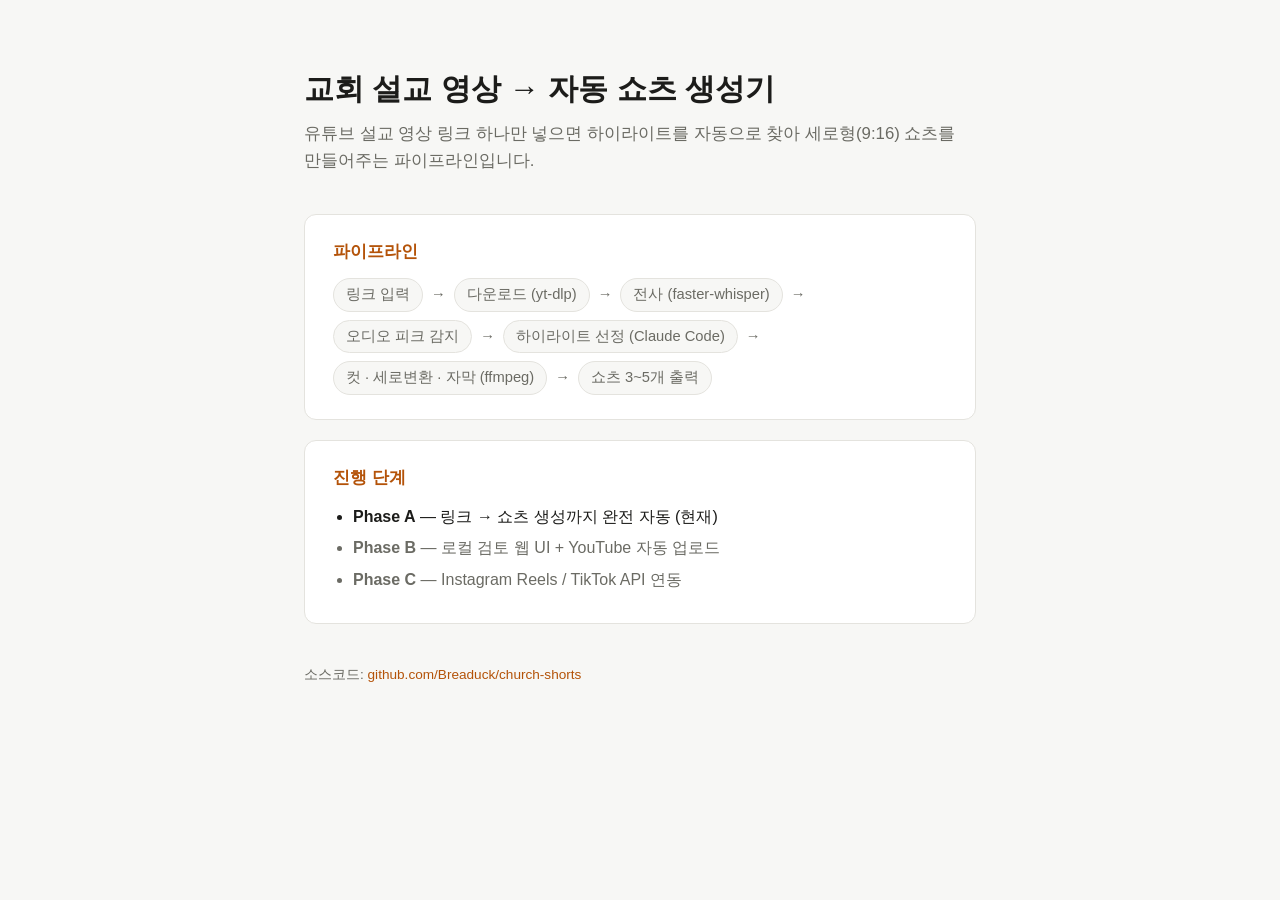
==== index.html @ 3bb25d6b "Add landing page for Cloudflare Pages deployment Co-Authored-By: Claude Sonnet 5 <noreply@anthropic." ====
<!doctype html>
<html lang="ko">
<head>
<meta charset="utf-8" />
<meta name="viewport" content="width=device-width, initial-scale=1" />
<title>교회 설교 영상 → 자동 쇼츠 생성기</title>
<style>
  :root {
    --bg: #f7f7f5;
    --fg: #1c1c1a;
    --muted: #6b6b64;
    --card: #ffffff;
    --border: #e4e3de;
    --accent: #b45309;
  }
  @media (prefers-color-scheme: dark) {
    :root {
      --bg: #171715;
      --fg: #ececea;
      --muted: #9a9a92;
      --card: #201f1d;
      --border: #34332f;
      --accent: #f2a65a;
    }
  }
  :root[data-theme="dark"] {
    --bg: #171715;
    --fg: #ececea;
    --muted: #9a9a92;
    --card: #201f1d;
    --border: #34332f;
    --accent: #f2a65a;
  }
  :root[data-theme="light"] {
    --bg: #f7f7f5;
    --fg: #1c1c1a;
    --muted: #6b6b64;
    --card: #ffffff;
    --border: #e4e3de;
    --accent: #b45309;
  }
  * { box-sizing: border-box; }
  body {
    margin: 0;
    background: var(--bg);
    color: var(--fg);
    font-family: -apple-system, BlinkMacSystemFont, "Segoe UI", "Malgun Gothic", sans-serif;
    line-height: 1.6;
  }
  .wrap {
    max-width: 720px;
    margin: 0 auto;
    padding: 64px 24px 96px;
  }
  h1 {
    font-size: 1.9rem;
    margin: 0 0 8px;
  }
  .subtitle {
    color: var(--muted);
    font-size: 1.05rem;
    margin: 0 0 40px;
  }
  .card {
    background: var(--card);
    border: 1px solid var(--border);
    border-radius: 12px;
    padding: 24px 28px;
    margin-bottom: 20px;
  }
  .card h2 {
    font-size: 1.05rem;
    margin: 0 0 12px;
    color: var(--accent);
  }
  .pipeline {
    display: flex;
    flex-wrap: wrap;
    gap: 8px;
    align-items: center;
    font-size: 0.92rem;
    color: var(--muted);
  }
  .pipeline span.step {
    background: var(--bg);
    border: 1px solid var(--border);
    border-radius: 999px;
    padding: 4px 12px;
    white-space: nowrap;
  }
  .pipeline span.arrow {
    color: var(--muted);
  }
  ul { margin: 0; padding-left: 20px; }
  li { margin-bottom: 6px; }
  .phase-done { color: var(--fg); }
  .phase-pending { color: var(--muted); }
  a { color: var(--accent); text-decoration: none; }
  a:hover { text-decoration: underline; }
  footer {
    margin-top: 40px;
    font-size: 0.85rem;
    color: var(--muted);
  }
</style>
</head>
<body>
  <div class="wrap">
    <h1>교회 설교 영상 → 자동 쇼츠 생성기</h1>
    <p class="subtitle">유튜브 설교 영상 링크 하나만 넣으면 하이라이트를 자동으로 찾아 세로형(9:16) 쇼츠를 만들어주는 파이프라인입니다.</p>

    <div class="card">
      <h2>파이프라인</h2>
      <div class="pipeline">
        <span class="step">링크 입력</span><span class="arrow">→</span>
        <span class="step">다운로드 (yt-dlp)</span><span class="arrow">→</span>
        <span class="step">전사 (faster-whisper)</span><span class="arrow">→</span>
        <span class="step">오디오 피크 감지</span><span class="arrow">→</span>
        <span class="step">하이라이트 선정 (Claude Code)</span><span class="arrow">→</span>
        <span class="step">컷 · 세로변환 · 자막 (ffmpeg)</span><span class="arrow">→</span>
        <span class="step">쇼츠 3~5개 출력</span>
      </div>
    </div>

    <div class="card">
      <h2>진행 단계</h2>
      <ul>
        <li class="phase-done"><strong>Phase A</strong> — 링크 → 쇼츠 생성까지 완전 자동 (현재)</li>
        <li class="phase-pending"><strong>Phase B</strong> — 로컬 검토 웹 UI + YouTube 자동 업로드</li>
        <li class="phase-pending"><strong>Phase C</strong> — Instagram Reels / TikTok API 연동</li>
      </ul>
    </div>

    <footer>
      소스코드: <a href="https://github.com/Breaduck/church-shorts" target="_blank" rel="noopener">github.com/Breaduck/church-shorts</a>
    </footer>
  </div>
</body>
</html>
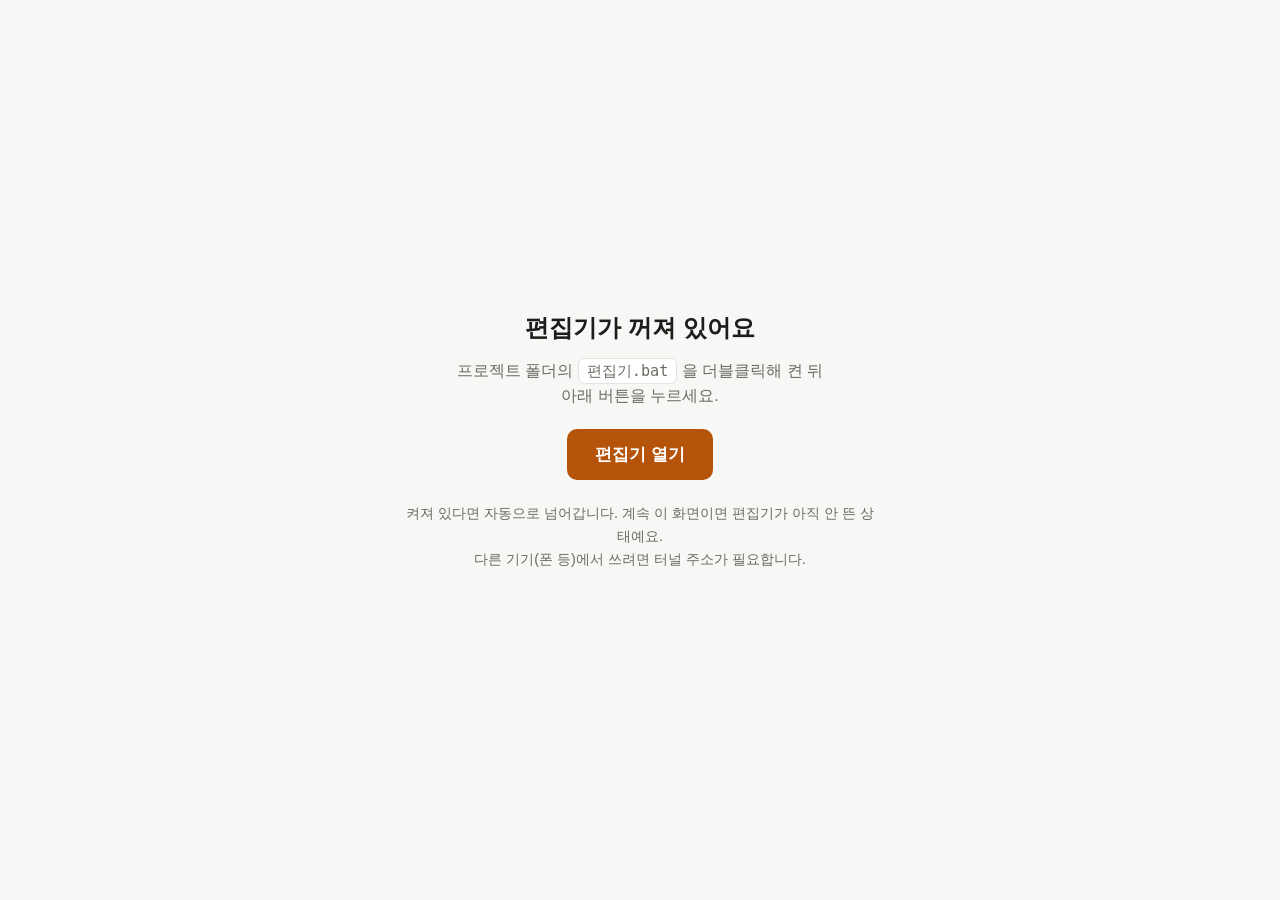
==== commit c644898e: "정적 소개 페이지 → 편집기 자동 리디렉터로 교체 Pages URL을 열면 매번 정적 소개 페이지가 떠서 편집기까지 못 가던 문제 해결. 이제 페이지 진입 시 로컬 편집기(loca" ====
--- a/index.html
+++ b/index.html
@@ -3,137 +3,101 @@
 <head>
 <meta charset="utf-8" />
 <meta name="viewport" content="width=device-width, initial-scale=1" />
-<title>교회 설교 영상 → 자동 쇼츠 생성기</title>
+<title>교회 쇼츠 편집기 여는 중…</title>
 <style>
   :root {
-    --bg: #f7f7f5;
-    --fg: #1c1c1a;
-    --muted: #6b6b64;
-    --card: #ffffff;
-    --border: #e4e3de;
-    --accent: #b45309;
+    --bg: #f7f7f5; --fg: #1c1c1a; --muted: #6b6b64;
+    --card: #ffffff; --border: #e4e3de; --accent: #b45309;
   }
   @media (prefers-color-scheme: dark) {
-    :root {
-      --bg: #171715;
-      --fg: #ececea;
-      --muted: #9a9a92;
-      --card: #201f1d;
-      --border: #34332f;
-      --accent: #f2a65a;
-    }
-  }
-  :root[data-theme="dark"] {
-    --bg: #171715;
-    --fg: #ececea;
-    --muted: #9a9a92;
-    --card: #201f1d;
-    --border: #34332f;
-    --accent: #f2a65a;
-  }
-  :root[data-theme="light"] {
-    --bg: #f7f7f5;
-    --fg: #1c1c1a;
-    --muted: #6b6b64;
-    --card: #ffffff;
-    --border: #e4e3de;
-    --accent: #b45309;
+    :root { --bg:#171715; --fg:#ececea; --muted:#9a9a92; --card:#201f1d; --border:#34332f; --accent:#f2a65a; }
   }
   * { box-sizing: border-box; }
   body {
-    margin: 0;
-    background: var(--bg);
-    color: var(--fg);
+    margin: 0; background: var(--bg); color: var(--fg);
     font-family: -apple-system, BlinkMacSystemFont, "Segoe UI", "Malgun Gothic", sans-serif;
-    line-height: 1.6;
+    line-height: 1.6; min-height: 100vh; display: flex; align-items: center; justify-content: center;
   }
-  .wrap {
-    max-width: 720px;
-    margin: 0 auto;
-    padding: 64px 24px 96px;
+  .wrap { max-width: 520px; padding: 40px 24px; text-align: center; }
+  h1 { font-size: 1.5rem; margin: 0 0 10px; }
+  p { color: var(--muted); margin: 0 0 20px; }
+  .spinner {
+    width: 42px; height: 42px; margin: 0 auto 24px;
+    border: 4px solid var(--border); border-top-color: var(--accent);
+    border-radius: 50%; animation: spin 0.9s linear infinite;
   }
-  h1 {
-    font-size: 1.9rem;
-    margin: 0 0 8px;
+  @keyframes spin { to { transform: rotate(360deg); } }
+  .btn {
+    display: inline-block; background: var(--accent); color: #fff; border: none;
+    border-radius: 10px; padding: 14px 28px; font-size: 1.05rem; font-weight: 600;
+    cursor: pointer; text-decoration: none;
   }
-  .subtitle {
-    color: var(--muted);
-    font-size: 1.05rem;
-    margin: 0 0 40px;
+  .btn:hover { filter: brightness(1.05); }
+  code {
+    background: var(--card); border: 1px solid var(--border); border-radius: 6px;
+    padding: 3px 8px; font-size: 0.95rem;
   }
-  .card {
-    background: var(--card);
-    border: 1px solid var(--border);
-    border-radius: 12px;
-    padding: 24px 28px;
-    margin-bottom: 20px;
-  }
-  .card h2 {
-    font-size: 1.05rem;
-    margin: 0 0 12px;
-    color: var(--accent);
-  }
-  .pipeline {
-    display: flex;
-    flex-wrap: wrap;
-    gap: 8px;
-    align-items: center;
-    font-size: 0.92rem;
-    color: var(--muted);
-  }
-  .pipeline span.step {
-    background: var(--bg);
-    border: 1px solid var(--border);
-    border-radius: 999px;
-    padding: 4px 12px;
-    white-space: nowrap;
-  }
-  .pipeline span.arrow {
-    color: var(--muted);
-  }
-  ul { margin: 0; padding-left: 20px; }
-  li { margin-bottom: 6px; }
-  .phase-done { color: var(--fg); }
-  .phase-pending { color: var(--muted); }
-  a { color: var(--accent); text-decoration: none; }
-  a:hover { text-decoration: underline; }
-  footer {
-    margin-top: 40px;
-    font-size: 0.85rem;
-    color: var(--muted);
-  }
+  .hidden { display: none; }
+  .hint { font-size: 0.9rem; margin-top: 22px; }
+  a { color: var(--accent); }
 </style>
 </head>
 <body>
   <div class="wrap">
-    <h1>교회 설교 영상 → 자동 쇼츠 생성기</h1>
-    <p class="subtitle">유튜브 설교 영상 링크 하나만 넣으면 하이라이트를 자동으로 찾아 세로형(9:16) 쇼츠를 만들어주는 파이프라인입니다.</p>
-
-    <div class="card">
-      <h2>파이프라인</h2>
-      <div class="pipeline">
-        <span class="step">링크 입력</span><span class="arrow">→</span>
-        <span class="step">다운로드 (yt-dlp)</span><span class="arrow">→</span>
-        <span class="step">전사 (faster-whisper)</span><span class="arrow">→</span>
-        <span class="step">오디오 피크 감지</span><span class="arrow">→</span>
-        <span class="step">하이라이트 선정 (Claude Code)</span><span class="arrow">→</span>
-        <span class="step">컷 · 세로변환 · 자막 (ffmpeg)</span><span class="arrow">→</span>
-        <span class="step">쇼츠 3~5개 출력</span>
-      </div>
+    <!-- 편집기가 켜져 있으면: 자동 이동 중 표시 -->
+    <div id="loading">
+      <div class="spinner"></div>
+      <h1>편집기를 여는 중…</h1>
+      <p>로컬 편집기로 자동 이동합니다.</p>
     </div>
 
-    <div class="card">
-      <h2>진행 단계</h2>
-      <ul>
-        <li class="phase-done"><strong>Phase A</strong> — 링크 → 쇼츠 생성까지 완전 자동 (현재)</li>
-        <li class="phase-pending"><strong>Phase B</strong> — 로컬 검토 웹 UI + YouTube 자동 업로드</li>
-        <li class="phase-pending"><strong>Phase C</strong> — Instagram Reels / TikTok API 연동</li>
-      </ul>
+    <!-- 편집기가 꺼져 있으면: 실행 안내 -->
+    <div id="offline" class="hidden">
+      <h1>편집기가 꺼져 있어요</h1>
+      <p>프로젝트 폴더의 <code>편집기.bat</code> 을 더블클릭해 켠 뒤<br>아래 버튼을 누르세요.</p>
+      <button class="btn" id="openBtn" type="button">편집기 열기</button>
+      <p class="hint">켜져 있다면 자동으로 넘어갑니다. 계속 이 화면이면 편집기가 아직 안 뜬 상태예요.<br>
+        다른 기기(폰 등)에서 쓰려면 터널 주소가 필요합니다.</p>
     </div>
+  </div>
 
-    <footer>
-      소스코드: <a href="https://github.com/Breaduck/church-shorts" target="_blank" rel="noopener">github.com/Breaduck/church-shorts</a>
-    </footer>
-  </div>
+<script>
+  // 로컬 편집기 주소 후보(같은 PC에서 접속하는 경우). Flask web_app.py 기본 포트 5000.
+  var TARGETS = ["http://localhost:5000/", "http://127.0.0.1:5000/"];
+
+  // 편집기가 실제로 응답하는지 확인. no-cors라 성공하면 resolve(opaque), 꺼져 있으면 reject.
+  // (브라우저는 localhost/127.0.0.1을 mixed-content 예외로 허용 — https 페이지에서도 조회 가능)
+  function reachable(url) {
+    return new Promise(function (resolve) {
+      var done = false;
+      var t = setTimeout(function () { if (!done) { done = true; resolve(false); } }, 1500);
+      fetch(url, { mode: "no-cors", cache: "no-store" })
+        .then(function () { if (!done) { done = true; clearTimeout(t); resolve(true); } })
+        .catch(function () { if (!done) { done = true; clearTimeout(t); resolve(false); } });
+    });
+  }
+
+  async function findEditor() {
+    for (var i = 0; i < TARGETS.length; i++) {
+      if (await reachable(TARGETS[i])) return TARGETS[i];
+    }
+    return null;
+  }
+
+  async function tryGo() {
+    var url = await findEditor();
+    if (url) { window.location.href = url; return true; }
+    return false;
+  }
+
+  // 진입 시: 편집기 켜져 있으면 즉시 이동, 아니면 안내 화면 + 2.5초마다 자동 재확인.
+  (async function () {
+    if (await tryGo()) return;
+    document.getElementById("loading").classList.add("hidden");
+    document.getElementById("offline").classList.remove("hidden");
+    document.getElementById("openBtn").addEventListener("click", function () { tryGo(); });
+    setInterval(tryGo, 2500);
+  })();
+</script>
 </body>
 </html>
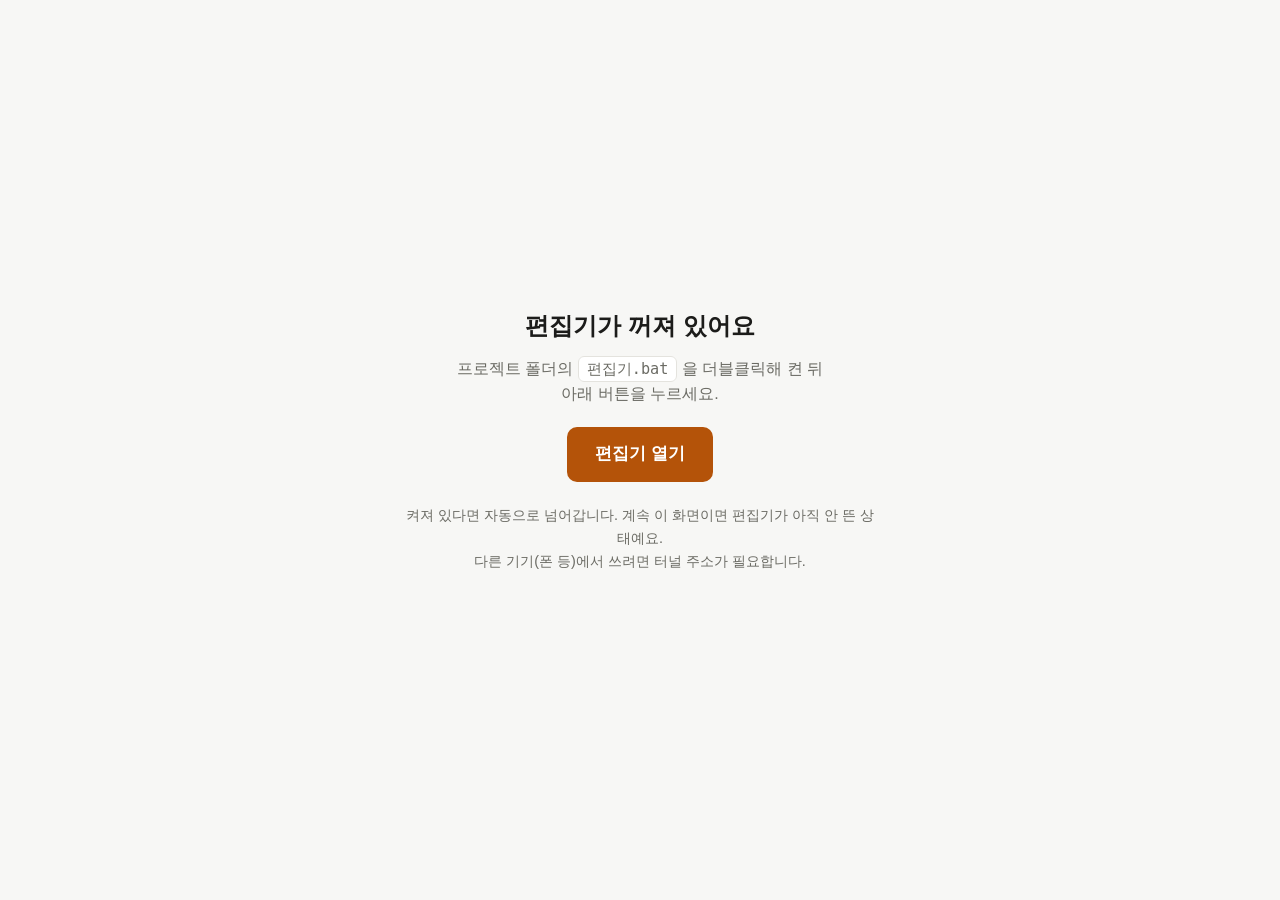
==== commit 279b5e36: "편집기 렌더 선택 버그 수정 + Cloudflare 리디렉터 견고화 - web_app.py: 검토 페이지가 첫 3개 클립을 기본 체크(loop.index0<3)해, 1개만 고른 줄" ====
--- a/index.html
+++ b/index.html
@@ -55,7 +55,7 @@
     <div id="offline" class="hidden">
       <h1>편집기가 꺼져 있어요</h1>
       <p>프로젝트 폴더의 <code>편집기.bat</code> 을 더블클릭해 켠 뒤<br>아래 버튼을 누르세요.</p>
-      <button class="btn" id="openBtn" type="button">편집기 열기</button>
+      <a class="btn" id="openBtn" href="http://localhost:5000/">편집기 열기</a>
       <p class="hint">켜져 있다면 자동으로 넘어갑니다. 계속 이 화면이면 편집기가 아직 안 뜬 상태예요.<br>
         다른 기기(폰 등)에서 쓰려면 터널 주소가 필요합니다.</p>
     </div>
@@ -86,16 +86,16 @@
 
   async function tryGo() {
     var url = await findEditor();
-    if (url) { window.location.href = url; return true; }
+    if (url) { window.location.replace(url); return true; }
     return false;
   }
 
   // 진입 시: 편집기 켜져 있으면 즉시 이동, 아니면 안내 화면 + 2.5초마다 자동 재확인.
+  // ('편집기 열기'는 실제 <a> 링크라, 프로브가 브라우저에 막혀도 클릭하면 바로 이동한다.)
   (async function () {
     if (await tryGo()) return;
     document.getElementById("loading").classList.add("hidden");
     document.getElementById("offline").classList.remove("hidden");
-    document.getElementById("openBtn").addEventListener("click", function () { tryGo(); });
     setInterval(tryGo, 2500);
   })();
 </script>
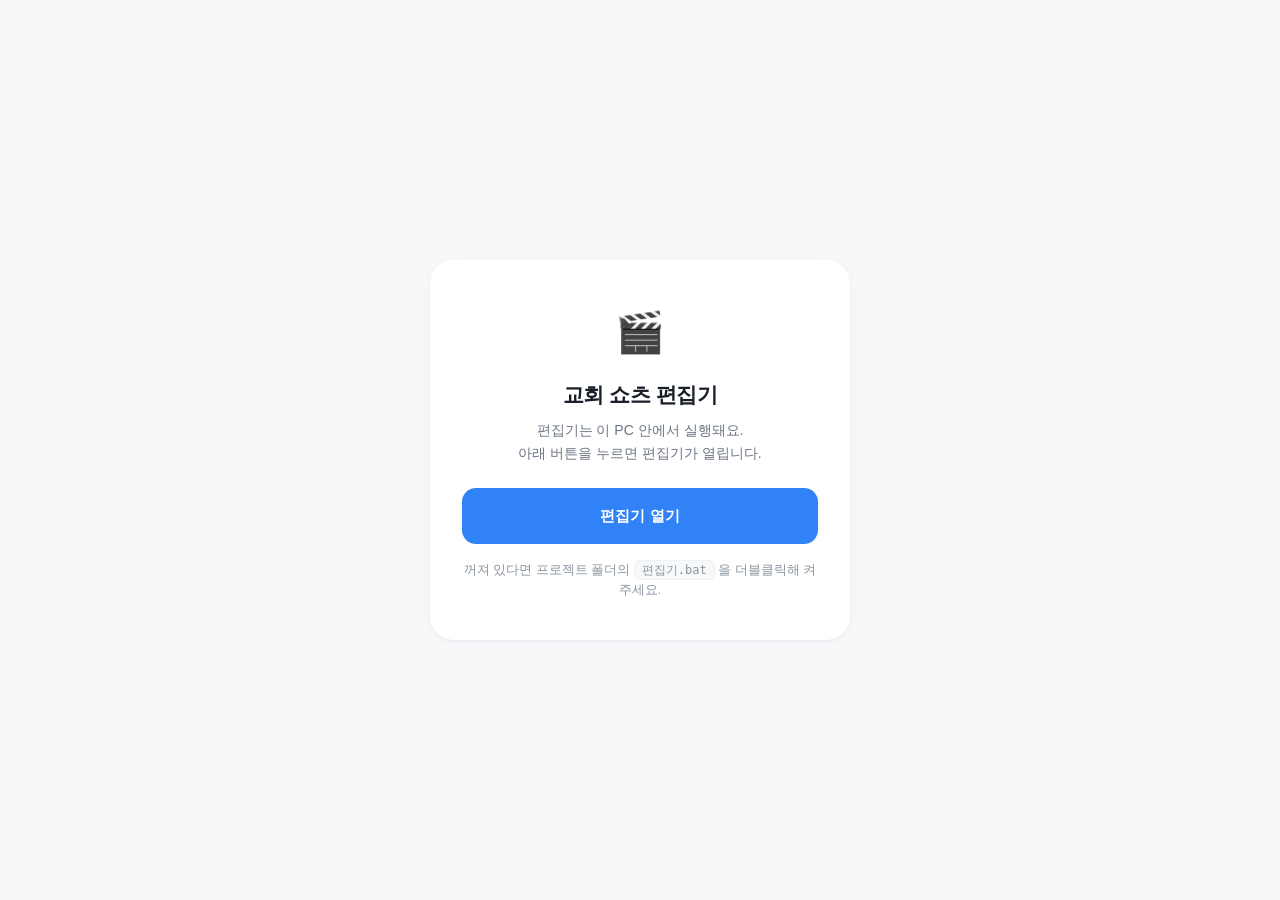
==== commit 71a61d16: "UI 단순화: 첫 화면 링크+버튼만, 후보 카드 상세 접기, 성과 입력은 렌더된 클립만, 런처 버튼 즉시 표시 Co-Authored-By: Claude Fable 5 <norepl" ====
--- a/index.html
+++ b/index.html
@@ -3,100 +3,74 @@
 <head>
 <meta charset="utf-8" />
 <meta name="viewport" content="width=device-width, initial-scale=1" />
-<title>교회 쇼츠 편집기 여는 중…</title>
+<title>교회 쇼츠 편집기</title>
 <style>
   :root {
-    --bg: #f7f7f5; --fg: #1c1c1a; --muted: #6b6b64;
-    --card: #ffffff; --border: #e4e3de; --accent: #b45309;
+    --bg: #f7f8fa; --card: #ffffff; --text: #191f28; --muted: #6b7684;
+    --faint: #8b95a1; --accent: #3182f6; --accent-hover: #1b64da; --border: #f0f1f3;
   }
   @media (prefers-color-scheme: dark) {
-    :root { --bg:#171715; --fg:#ececea; --muted:#9a9a92; --card:#201f1d; --border:#34332f; --accent:#f2a65a; }
+    :root { --bg:#151617; --card:#1f2123; --text:#ececea; --muted:#9a9aa2;
+            --faint:#77777e; --accent:#5aa2ff; --accent-hover:#7ab4ff; --border:#2e3033; }
   }
   * { box-sizing: border-box; }
   body {
-    margin: 0; background: var(--bg); color: var(--fg);
-    font-family: -apple-system, BlinkMacSystemFont, "Segoe UI", "Malgun Gothic", sans-serif;
+    margin: 0; background: var(--bg); color: var(--text);
+    font-family: "Pretendard", -apple-system, BlinkMacSystemFont, "Segoe UI", "Malgun Gothic", sans-serif;
     line-height: 1.6; min-height: 100vh; display: flex; align-items: center; justify-content: center;
+    -webkit-font-smoothing: antialiased;
   }
-  .wrap { max-width: 520px; padding: 40px 24px; text-align: center; }
-  h1 { font-size: 1.5rem; margin: 0 0 10px; }
-  p { color: var(--muted); margin: 0 0 20px; }
-  .spinner {
-    width: 42px; height: 42px; margin: 0 auto 24px;
-    border: 4px solid var(--border); border-top-color: var(--accent);
-    border-radius: 50%; animation: spin 0.9s linear infinite;
+  .card {
+    background: var(--card); border-radius: 24px; max-width: 420px; width: calc(100% - 40px);
+    padding: 40px 32px; text-align: center;
+    box-shadow: 0 2px 8px rgba(15,23,42,.04), 0 1px 2px rgba(15,23,42,.03);
   }
-  @keyframes spin { to { transform: rotate(360deg); } }
+  .logo { font-size: 40px; margin-bottom: 14px; }
+  h1 { font-size: 21px; font-weight: 700; letter-spacing: -0.02em; margin: 0 0 8px; }
+  p { color: var(--muted); font-size: 14px; margin: 0 0 24px; }
   .btn {
-    display: inline-block; background: var(--accent); color: #fff; border: none;
-    border-radius: 10px; padding: 14px 28px; font-size: 1.05rem; font-weight: 600;
-    cursor: pointer; text-decoration: none;
+    display: block; width: 100%; background: var(--accent); color: #fff;
+    border: none; border-radius: 14px; padding: 16px; font-size: 15px; font-weight: 600;
+    cursor: pointer; text-decoration: none; transition: background .15s;
   }
-  .btn:hover { filter: brightness(1.05); }
+  .btn:hover { background: var(--accent-hover); }
+  .state { font-size: 12.5px; color: var(--faint); margin: 16px 0 0; }
+  .state .ok { color: #12b886; font-weight: 600; }
   code {
-    background: var(--card); border: 1px solid var(--border); border-radius: 6px;
-    padding: 3px 8px; font-size: 0.95rem;
+    background: var(--bg); border: 1px solid var(--border); border-radius: 6px;
+    padding: 2px 7px; font-size: 12px;
   }
-  .hidden { display: none; }
-  .hint { font-size: 0.9rem; margin-top: 22px; }
-  a { color: var(--accent); }
 </style>
 </head>
 <body>
-  <div class="wrap">
-    <!-- 편집기가 켜져 있으면: 자동 이동 중 표시 -->
-    <div id="loading">
-      <div class="spinner"></div>
-      <h1>편집기를 여는 중…</h1>
-      <p>로컬 편집기로 자동 이동합니다.</p>
-    </div>
-
-    <!-- 편집기가 꺼져 있으면: 실행 안내 -->
-    <div id="offline" class="hidden">
-      <h1>편집기가 꺼져 있어요</h1>
-      <p>프로젝트 폴더의 <code>편집기.bat</code> 을 더블클릭해 켠 뒤<br>아래 버튼을 누르세요.</p>
-      <a class="btn" id="openBtn" href="http://localhost:5000/">편집기 열기</a>
-      <p class="hint">켜져 있다면 자동으로 넘어갑니다. 계속 이 화면이면 편집기가 아직 안 뜬 상태예요.<br>
-        다른 기기(폰 등)에서 쓰려면 터널 주소가 필요합니다.</p>
-    </div>
+  <div class="card">
+    <div class="logo">🎬</div>
+    <h1>교회 쇼츠 편집기</h1>
+    <p>편집기는 이 PC 안에서 실행돼요.<br>아래 버튼을 누르면 편집기가 열립니다.</p>
+    <a class="btn" href="http://localhost:5000/">편집기 열기</a>
+    <p class="state" id="state">꺼져 있다면 프로젝트 폴더의 <code>편집기.bat</code> 을 더블클릭해 켜주세요.</p>
   </div>
 
 <script>
-  // 로컬 편집기 주소 후보(같은 PC에서 접속하는 경우). Flask web_app.py 기본 포트 5000.
-  var TARGETS = ["http://localhost:5000/", "http://127.0.0.1:5000/"];
-
-  // 편집기가 실제로 응답하는지 확인. no-cors라 성공하면 resolve(opaque), 꺼져 있으면 reject.
-  // (브라우저는 localhost/127.0.0.1을 mixed-content 예외로 허용 — https 페이지에서도 조회 가능)
-  function reachable(url) {
+  // 편집기가 켜져 있으면 자동으로 넘어간다. 단, 최신 크롬은 https 페이지에서 localhost
+  // 감지(fetch)를 보안 정책(Local Network Access)으로 막을 수 있어 감지 실패가 "꺼짐"을
+  // 뜻하지 않는다 — 그래서 버튼은 항상 즉시 보여주고, 감지는 되면 좋은 보너스로만 쓴다.
+  // (버튼의 직접 이동(top-level navigation)은 정책과 무관하게 항상 동작한다.)
+  var stateEl = document.getElementById("state");
+  function probe() {
     return new Promise(function (resolve) {
       var done = false;
       var t = setTimeout(function () { if (!done) { done = true; resolve(false); } }, 1500);
-      fetch(url, { mode: "no-cors", cache: "no-store" })
+      fetch("http://localhost:5000/", { mode: "no-cors", cache: "no-store" })
         .then(function () { if (!done) { done = true; clearTimeout(t); resolve(true); } })
         .catch(function () { if (!done) { done = true; clearTimeout(t); resolve(false); } });
     });
   }
-
-  async function findEditor() {
-    for (var i = 0; i < TARGETS.length; i++) {
-      if (await reachable(TARGETS[i])) return TARGETS[i];
+  (async function () {
+    if (await probe()) {
+      stateEl.innerHTML = '<span class="ok">편집기 켜짐</span> — 자동으로 이동합니다…';
+      setTimeout(function () { window.location.replace("http://localhost:5000/"); }, 400);
     }
-    return null;
-  }
-
-  async function tryGo() {
-    var url = await findEditor();
-    if (url) { window.location.replace(url); return true; }
-    return false;
-  }
-
-  // 진입 시: 편집기 켜져 있으면 즉시 이동, 아니면 안내 화면 + 2.5초마다 자동 재확인.
-  // ('편집기 열기'는 실제 <a> 링크라, 프로브가 브라우저에 막혀도 클릭하면 바로 이동한다.)
-  (async function () {
-    if (await tryGo()) return;
-    document.getElementById("loading").classList.add("hidden");
-    document.getElementById("offline").classList.remove("hidden");
-    setInterval(tryGo, 2500);
   })();
 </script>
 </body>
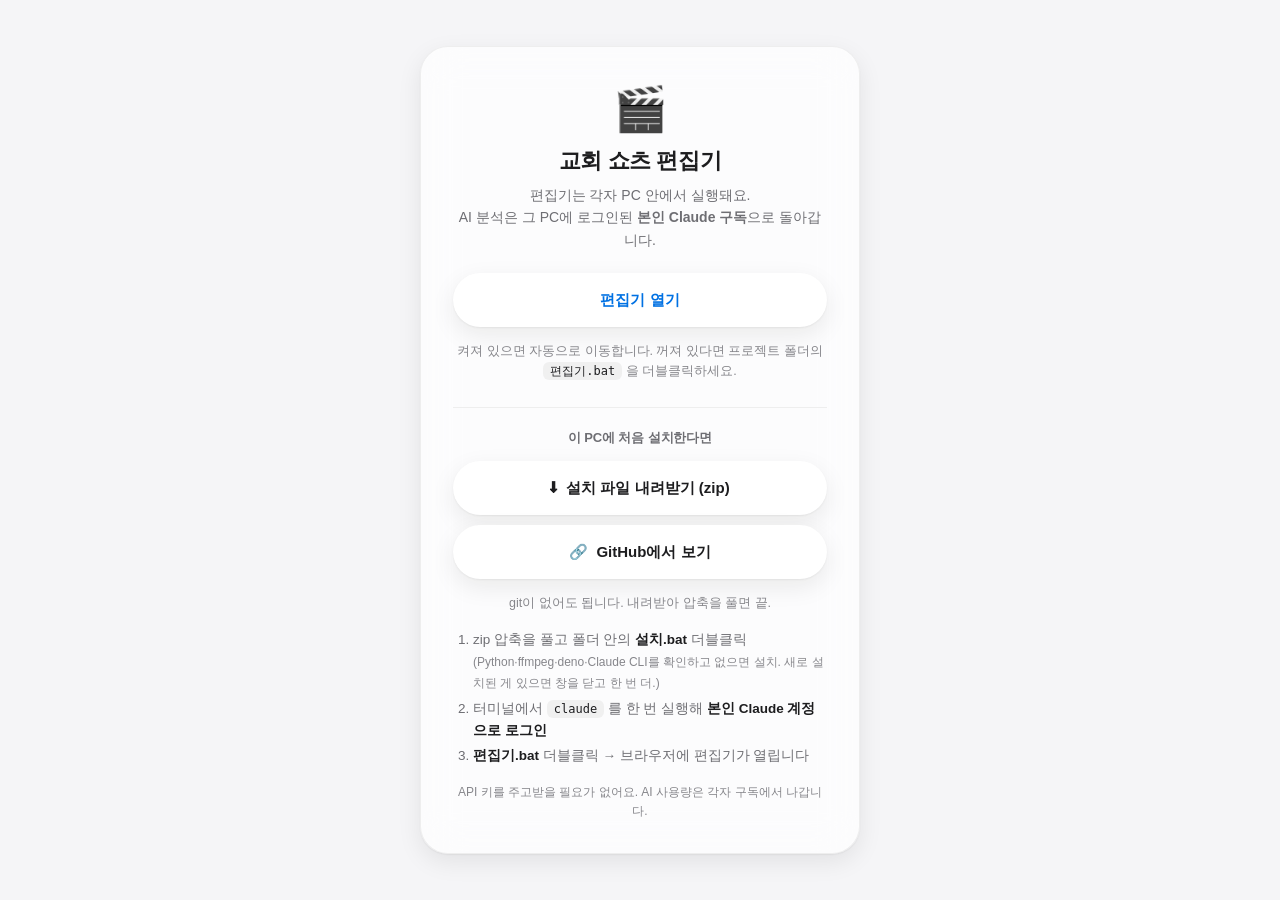
==== commit 4d017bc8: "배포 수정: 랜딩 페이지에 zip 다운로드+설치 3단계, 설치.bat이 Claude CLI 자동 설치, PATH에 .local\bin 추가 - 다른 사람이 링크를 열면 404가 뜬" ====
--- a/index.html
+++ b/index.html
@@ -6,49 +6,89 @@
 <title>교회 쇼츠 편집기</title>
 <style>
   :root {
-    --bg: #f7f8fa; --card: #ffffff; --text: #191f28; --muted: #6b7684;
-    --faint: #8b95a1; --accent: #3182f6; --accent-hover: #1b64da; --border: #f0f1f3;
+    --bg: #f5f5f7; --card: rgba(255,255,255,.72); --text: #1d1d1f; --muted: #6e6e73;
+    --faint: #86868b; --accent: #0071e3; --border: rgba(0,0,0,.06);
+    --pill: #ffffff; --pill-text: #1d1d1f;
+    --shadow: 0 1px 2px rgba(0,0,0,.06), 0 8px 24px rgba(0,0,0,.08);
+    --shadow-hover: 0 2px 4px rgba(0,0,0,.08), 0 14px 36px rgba(0,0,0,.14);
   }
   @media (prefers-color-scheme: dark) {
-    :root { --bg:#151617; --card:#1f2123; --text:#ececea; --muted:#9a9aa2;
-            --faint:#77777e; --accent:#5aa2ff; --accent-hover:#7ab4ff; --border:#2e3033; }
+    :root { --bg:#000; --card: rgba(28,28,30,.72); --text:#f5f5f7; --muted:#a1a1a6;
+            --faint:#86868b; --accent:#2997ff; --border: rgba(255,255,255,.08);
+            --pill:#2c2c2e; --pill-text:#f5f5f7;
+            --shadow: 0 1px 2px rgba(0,0,0,.4), 0 8px 24px rgba(0,0,0,.5);
+            --shadow-hover: 0 2px 4px rgba(0,0,0,.5), 0 14px 36px rgba(0,0,0,.6); }
   }
   * { box-sizing: border-box; }
   body {
     margin: 0; background: var(--bg); color: var(--text);
-    font-family: "Pretendard", -apple-system, BlinkMacSystemFont, "Segoe UI", "Malgun Gothic", sans-serif;
+    font-family: "Pretendard", -apple-system, BlinkMacSystemFont, "SF Pro KR", "Segoe UI", "Malgun Gothic", sans-serif;
     line-height: 1.6; min-height: 100vh; display: flex; align-items: center; justify-content: center;
-    -webkit-font-smoothing: antialiased;
+    -webkit-font-smoothing: antialiased; padding: 24px 0;
   }
   .card {
-    background: var(--card); border-radius: 24px; max-width: 420px; width: calc(100% - 40px);
-    padding: 40px 32px; text-align: center;
-    box-shadow: 0 2px 8px rgba(15,23,42,.04), 0 1px 2px rgba(15,23,42,.03);
+    background: var(--card); border: 1px solid var(--border);
+    -webkit-backdrop-filter: saturate(180%) blur(20px); backdrop-filter: saturate(180%) blur(20px);
+    border-radius: 28px; max-width: 440px; width: calc(100% - 40px);
+    padding: 40px 32px 32px; text-align: center; box-shadow: var(--shadow);
   }
-  .logo { font-size: 40px; margin-bottom: 14px; }
-  h1 { font-size: 21px; font-weight: 700; letter-spacing: -0.02em; margin: 0 0 8px; }
-  p { color: var(--muted); font-size: 14px; margin: 0 0 24px; }
+  .logo { font-size: 44px; margin-bottom: 12px; line-height: 1; }
+  h1 { font-size: 22px; font-weight: 700; letter-spacing: -0.02em; margin: 0 0 6px; }
+  p { color: var(--muted); font-size: 14px; margin: 0 0 22px; }
   .btn {
-    display: block; width: 100%; background: var(--accent); color: #fff;
-    border: none; border-radius: 14px; padding: 16px; font-size: 15px; font-weight: 600;
-    cursor: pointer; text-decoration: none; transition: background .15s;
+    display: flex; align-items: center; justify-content: center; gap: 8px;
+    width: 100%; background: var(--pill); color: var(--pill-text);
+    border: none; border-radius: 999px; padding: 15px 20px; font-size: 15px; font-weight: 600;
+    cursor: pointer; text-decoration: none; box-shadow: var(--shadow);
+    transition: transform .15s ease, box-shadow .15s ease;
   }
-  .btn:hover { background: var(--accent-hover); }
-  .state { font-size: 12.5px; color: var(--faint); margin: 16px 0 0; }
-  .state .ok { color: #12b886; font-weight: 600; }
+  .btn:hover { transform: translateY(-1px); box-shadow: var(--shadow-hover); }
+  .btn:active { transform: translateY(0) scale(.99); }
+  .btn.primary { color: var(--accent); }
+  .btn + .btn { margin-top: 10px; }
+  .state { font-size: 12.5px; color: var(--faint); margin: 14px 0 0; }
+  .state .ok { color: #34c759; font-weight: 600; }
+  .divider { height: 1px; background: var(--border); margin: 26px 0 20px; }
+  h2 { font-size: 13px; font-weight: 600; letter-spacing: -0.01em; color: var(--muted);
+       margin: 0 0 12px; text-transform: none; }
+  ol { text-align: left; margin: 0 0 16px; padding-left: 20px; color: var(--muted); font-size: 13.5px; }
+  ol li { margin: 4px 0; }
+  ol li b { color: var(--text); font-weight: 600; }
   code {
-    background: var(--bg); border: 1px solid var(--border); border-radius: 6px;
-    padding: 2px 7px; font-size: 12px;
+    background: rgba(0,0,0,.05); border-radius: 6px; padding: 2px 7px; font-size: 12px;
+    font-family: "SF Mono", Menlo, Consolas, monospace; color: var(--text);
   }
+  @media (prefers-color-scheme: dark) { code { background: rgba(255,255,255,.08); } }
+  .note { font-size: 12px; color: var(--faint); margin: 0; }
 </style>
 </head>
 <body>
   <div class="card">
     <div class="logo">🎬</div>
     <h1>교회 쇼츠 편집기</h1>
-    <p>편집기는 이 PC 안에서 실행돼요.<br>아래 버튼을 누르면 편집기가 열립니다.</p>
-    <a class="btn" href="http://localhost:5000/">편집기 열기</a>
-    <p class="state" id="state">꺼져 있다면 프로젝트 폴더의 <code>편집기.bat</code> 을 더블클릭해 켜주세요.</p>
+    <p>편집기는 각자 PC 안에서 실행돼요.<br>AI 분석은 그 PC에 로그인된 <b>본인 Claude 구독</b>으로 돌아갑니다.</p>
+
+    <a class="btn primary" href="http://localhost:5000/">편집기 열기</a>
+    <p class="state" id="state">켜져 있으면 자동으로 이동합니다. 꺼져 있다면 프로젝트 폴더의 <code>편집기.bat</code> 을 더블클릭하세요.</p>
+
+    <div class="divider"></div>
+
+    <h2>이 PC에 처음 설치한다면</h2>
+    <a class="btn" href="https://github.com/Breaduck/church-shorts/archive/refs/heads/master.zip" id="dl">
+      <span>⬇</span><span>설치 파일 내려받기 (zip)</span>
+    </a>
+    <a class="btn" href="https://github.com/Breaduck/church-shorts" target="_blank" rel="noopener">
+      <span>🔗</span><span>GitHub에서 보기</span>
+    </a>
+    <p class="state" style="margin-bottom:16px">git이 없어도 됩니다. 내려받아 압축을 풀면 끝.</p>
+
+    <ol>
+      <li>zip 압축을 풀고 폴더 안의 <b>설치.bat</b> 더블클릭<br>
+          <span class="note">(Python·ffmpeg·deno·Claude CLI를 확인하고 없으면 설치. 새로 설치된 게 있으면 창을 닫고 한 번 더.)</span></li>
+      <li>터미널에서 <code>claude</code> 를 한 번 실행해 <b>본인 Claude 계정으로 로그인</b></li>
+      <li><b>편집기.bat</b> 더블클릭 → 브라우저에 편집기가 열립니다</li>
+    </ol>
+    <p class="note">API 키를 주고받을 필요가 없어요. AI 사용량은 각자 구독에서 나갑니다.</p>
   </div>
 
 <script>
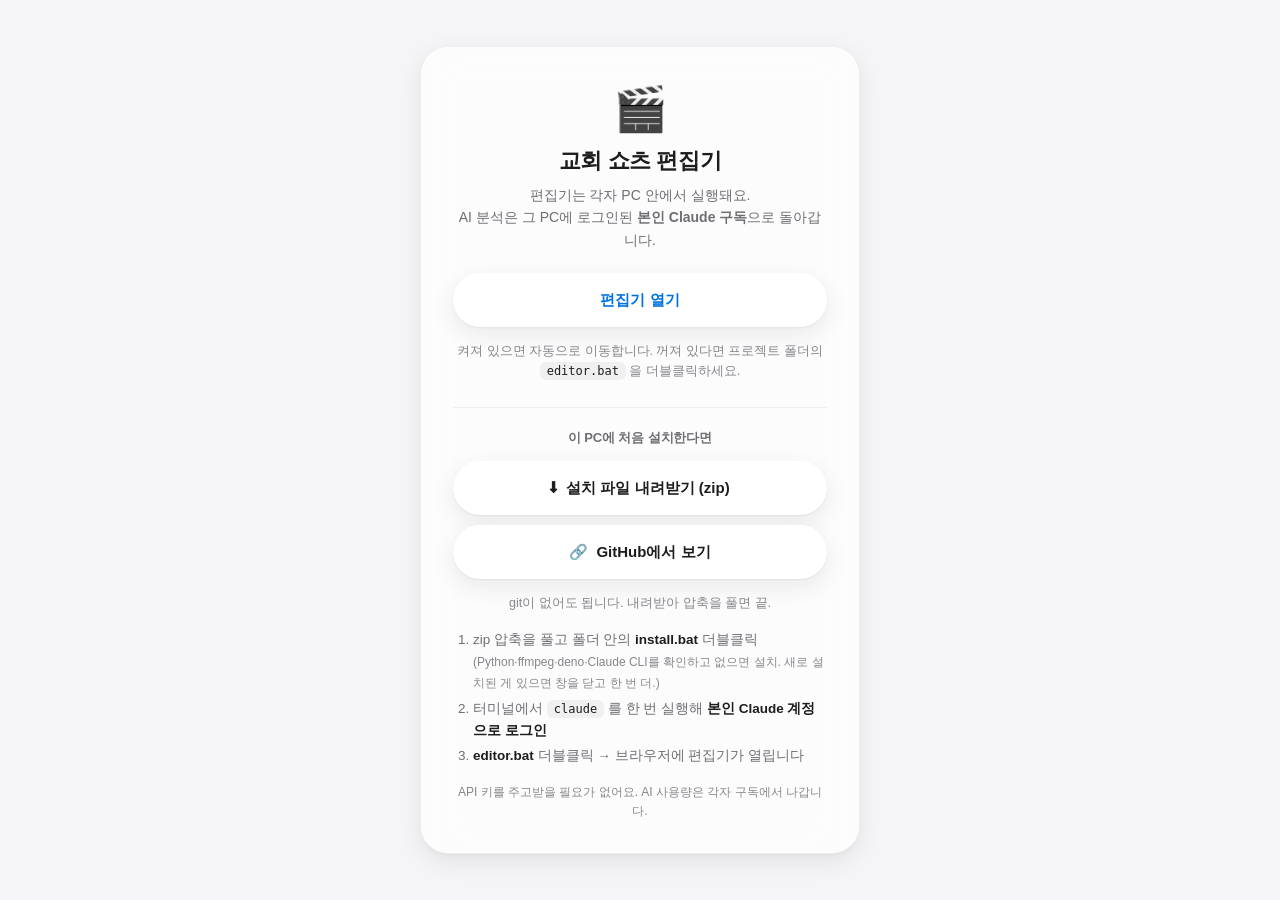
==== commit 340843f3: "설치/편집기 배치 파일을 ASCII 파일명으로 변경 + 견고성 보강 - 사용자 신고(2026-09-20, 동생 PC): 편집기.bat 더블클릭 시 터미널이 열리며   'http:'" ====
--- a/index.html
+++ b/index.html
@@ -69,7 +69,7 @@
     <p>편집기는 각자 PC 안에서 실행돼요.<br>AI 분석은 그 PC에 로그인된 <b>본인 Claude 구독</b>으로 돌아갑니다.</p>
 
     <a class="btn primary" href="http://localhost:5000/">편집기 열기</a>
-    <p class="state" id="state">켜져 있으면 자동으로 이동합니다. 꺼져 있다면 프로젝트 폴더의 <code>편집기.bat</code> 을 더블클릭하세요.</p>
+    <p class="state" id="state">켜져 있으면 자동으로 이동합니다. 꺼져 있다면 프로젝트 폴더의 <code>editor.bat</code> 을 더블클릭하세요.</p>
 
     <div class="divider"></div>
 
@@ -83,10 +83,10 @@
     <p class="state" style="margin-bottom:16px">git이 없어도 됩니다. 내려받아 압축을 풀면 끝.</p>
 
     <ol>
-      <li>zip 압축을 풀고 폴더 안의 <b>설치.bat</b> 더블클릭<br>
+      <li>zip 압축을 풀고 폴더 안의 <b>install.bat</b> 더블클릭<br>
           <span class="note">(Python·ffmpeg·deno·Claude CLI를 확인하고 없으면 설치. 새로 설치된 게 있으면 창을 닫고 한 번 더.)</span></li>
       <li>터미널에서 <code>claude</code> 를 한 번 실행해 <b>본인 Claude 계정으로 로그인</b></li>
-      <li><b>편집기.bat</b> 더블클릭 → 브라우저에 편집기가 열립니다</li>
+      <li><b>editor.bat</b> 더블클릭 → 브라우저에 편집기가 열립니다</li>
     </ol>
     <p class="note">API 키를 주고받을 필요가 없어요. AI 사용량은 각자 구독에서 나갑니다.</p>
   </div>
